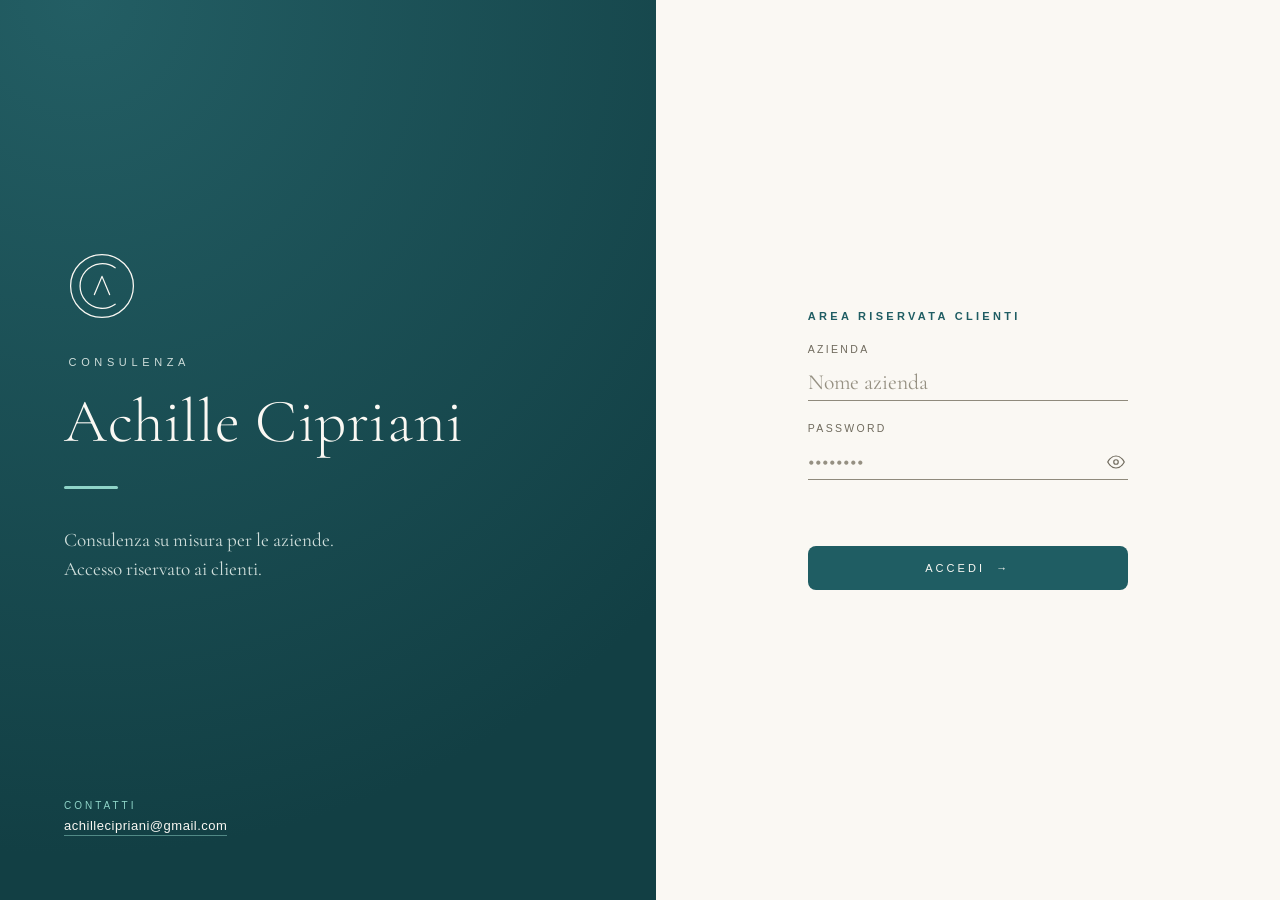
==== index.html @ 7566c103 "Nonna: pagina «Conti della nonna» con contenuto cifrato Login dalla home con utente nonna: la voce c" ====
<!DOCTYPE html>
<html lang="it">
<head>
<meta charset="UTF-8" />
<meta name="viewport" content="width=device-width, initial-scale=1.0" />
<title>Achille Cipriani</title>
<link rel="icon" type="image/svg+xml" href="favicon.svg" />
<link rel="icon" type="image/png" sizes="32x32" href="favicon-32.png" />
<link rel="apple-touch-icon" href="favicon-180.png" />
<link rel="preconnect" href="https://fonts.googleapis.com" />
<link rel="preconnect" href="https://fonts.gstatic.com" crossorigin />
<link href="https://fonts.googleapis.com/css2?family=Cormorant+Garamond:wght@300;400;500&display=swap" rel="stylesheet" />
<style>
  :root {
    --cream: #faf8f3;
    --ink: #1b1a17;
    --teal: #1f5d63;
    --teal-deep: #123f44;
    --mint: #8fd4c8;
    --cream-soft: #cfdedb;
    --muted: #706b5e;
    --line: #d9d4c7;
    --field-line: #8f8a7c;
    --placeholder: #959082;
    --accent: #1f5d63;
    --accent-deep: #16555b;
    --error: #9a4b3f;
  }
  * { margin: 0; padding: 0; box-sizing: border-box; }
  html, body { height: 100%; }
  body {
    background: var(--cream);
    color: var(--ink);
    font-family: ui-sans-serif, -apple-system, "Helvetica Neue", Arial, sans-serif;
    -webkit-font-smoothing: antialiased;
    min-height: 100vh;
  }
  .split {
    min-height: 100vh;
    display: grid;
    grid-template-columns: 1.05fr 1fr;
  }

  /* ---- Pannello sinistro: verde petrolio drenched ---- */
  .panel {
    background: radial-gradient(125% 95% at 12% 0%, #235e64 0%, var(--teal-deep) 100%);
    color: var(--cream);
    display: grid;
    grid-template-rows: 1fr auto;
    padding: clamp(2.5rem, 5vw, 5.5rem);
  }
  .panel-main { align-self: center; }
  .logo {
    width: 76px; height: 76px; margin-bottom: 2rem;
    animation: rise 1s 0.02s ease both;
  }
  .logo svg { display: block; width: 100%; height: 100%; }
  .logo .st { fill: none; stroke: var(--cream); }
  .overline {
    font-size: 11px; letter-spacing: 0.42em; text-transform: uppercase;
    color: var(--cream-soft); margin-bottom: 1.4rem; padding-left: 0.42em;
    animation: rise 0.9s 0.14s ease both;
  }
  .name {
    font-family: "Cormorant Garamond", serif; font-weight: 300;
    font-size: clamp(2.8rem, 4.8vw, 4.4rem); line-height: 1.04;
    letter-spacing: 0.01em; color: var(--cream); text-wrap: balance;
    animation: rise 1s 0.2s ease both;
  }
  .rule {
    width: 54px; height: 3px; background: var(--mint); border-radius: 2px;
    margin: 2rem 0 0; animation: rise 1s 0.34s ease both;
  }
  .tag {
    margin-top: 2.3rem; max-width: 32ch;
    font-family: "Cormorant Garamond", serif; font-size: 1.2rem; line-height: 1.5;
    color: var(--cream-soft); animation: rise 1s 0.46s ease both;
  }
  .panel-contact {
    align-self: end; padding-top: 2rem;
    display: flex; flex-direction: column; gap: 0.45rem;
    animation: rise 1s 0.6s ease both;
  }
  .contact-label {
    font-size: 10px; letter-spacing: 0.3em; text-transform: uppercase; color: var(--mint);
  }
  .panel-contact a {
    color: var(--cream); text-decoration: none; font-size: 13px; letter-spacing: 0.04em;
    border-bottom: 1px solid rgba(143, 212, 200, 0.5); padding-bottom: 2px; width: fit-content;
    transition: border-color 0.3s ease;
  }
  .panel-contact a:hover { border-color: var(--mint); }

  /* ---- Lato destro: form su crema ---- */
  .formside {
    background: var(--cream);
    display: flex; align-items: center; justify-content: center;
    padding: clamp(2rem, 5vw, 4rem);
  }
  .access {
    width: 100%; max-width: 320px;
    display: flex; flex-direction: column; gap: 1.3rem;
    animation: rise 1s 0.3s ease both;
  }
  .access-label {
    font-size: 11px; letter-spacing: 0.3em; text-transform: uppercase; color: var(--accent); font-weight: 600;
  }
  .field { display: flex; flex-direction: column; gap: 0.5rem; text-align: left; }
  .field span {
    font-size: 10.5px; letter-spacing: 0.22em; text-transform: uppercase; color: var(--muted);
  }
  .field input {
    border: none; border-bottom: 1px solid var(--field-line); background: transparent;
    font-family: "Cormorant Garamond", serif; font-size: 1.35rem; color: var(--ink);
    padding: 0.35rem 0; transition: border-color 0.3s ease;
  }
  .field input:focus { outline: none; border-color: var(--accent); }
  .field input::placeholder { color: var(--placeholder); }
  .pw-wrap { position: relative; display: flex; align-items: stretch; }
  .pw-wrap input { flex: 1; padding-right: 2.2rem; width: 100%; }
  .pw-toggle {
    position: absolute; right: 0; bottom: 0.35rem;
    background: none; border: none; cursor: pointer; padding: 0.2rem;
    color: var(--muted); display: inline-flex; align-items: center; transition: color 0.3s ease;
  }
  .pw-toggle:hover { color: var(--accent); }
  .pw-toggle:focus-visible { outline: 1px solid var(--accent); outline-offset: 2px; }
  .pw-toggle svg { display: block; }
  .pw-toggle::before { content: ""; position: absolute; inset: -12px -8px -12px -16px; }
  .submit {
    margin-top: 0.4rem; align-self: stretch; cursor: pointer;
    background: var(--accent); color: var(--cream); border: none; border-radius: 8px;
    font-size: 11px; letter-spacing: 0.28em; text-transform: uppercase;
    padding: 1rem 1.6rem; min-height: 44px;
    display: inline-flex; align-items: center; justify-content: center; gap: 0.7rem;
    transition: background 0.25s ease, gap 0.25s ease, opacity 0.25s ease;
  }
  .submit:hover { background: var(--accent-deep); gap: 1.05rem; }
  .submit[disabled] { opacity: 0.5; cursor: default; }
  .msg {
    min-height: 1.1rem; font-size: 12.5px; color: var(--error);
    letter-spacing: 0.02em; text-align: left; opacity: 0; transition: opacity 0.25s ease;
  }
  .msg.show { opacity: 1; }
  .msg.ok { color: var(--muted); }
  .shake { animation: shake 0.4s ease; }

  @keyframes rise { from { opacity: 0; transform: translateY(14px); } to { opacity: 1; transform: none; } }
  @keyframes shake {
    10%, 90% { transform: translateX(-1px); }
    20%, 80% { transform: translateX(2px); }
    30%, 50%, 70% { transform: translateX(-4px); }
    40%, 60% { transform: translateX(4px); }
  }

  @media (max-width: 760px) {
    .split { grid-template-columns: 1fr; }
    .panel { grid-template-rows: auto; padding: clamp(2.4rem, 8vw, 3.5rem) 28px; }
    .panel-contact, .tag { display: none; }
    .formside { padding: 2.6rem 28px 3.5rem; }
    .name { font-size: clamp(2.6rem, 9vw, 3.4rem); }
  }
  @media (prefers-reduced-motion: reduce) {
    .logo, .overline, .name, .rule, .tag, .panel-contact, .access {
      animation: none; opacity: 1; transform: none;
    }
  }
</style>
</head>
<body>
  <main class="split">
    <section class="panel">
      <div class="panel-main">
        <div class="logo">
          <svg viewBox="0 0 150 150" aria-hidden="true">
            <circle class="st" stroke-width="2.5" cx="75" cy="75" r="62"></circle>
            <path class="st" stroke-width="2.5" stroke-linecap="round" d="M101 39 A44 44 0 1 0 101 111"></path>
            <path class="st" stroke-width="2.5" stroke-linecap="round" stroke-linejoin="round" d="M60 92 L75 56 L90 92"></path>
          </svg>
        </div>
        <div class="overline">Consulenza</div>
        <h1 class="name">Achille Cipriani</h1>
        <div class="rule"></div>
        <p class="tag">Consulenza su misura per le aziende. Accesso riservato ai clienti.</p>
      </div>
      <div class="panel-contact">
        <span class="contact-label">Contatti</span>
        <a href="mailto:achillecipriani@gmail.com">achillecipriani@gmail.com</a>
      </div>
    </section>

    <section class="formside">
      <form class="access" id="accessForm" autocomplete="off">
        <div class="access-label">Area riservata clienti</div>
        <label class="field">
          <span>Azienda</span>
          <input id="company" type="text" placeholder="Nome azienda" required />
        </label>
        <label class="field">
          <span>Password</span>
          <div class="pw-wrap">
            <input id="password" type="password" placeholder="••••••••" required />
            <button type="button" class="pw-toggle" id="pwToggle" aria-label="Mostra password" aria-pressed="false"></button>
          </div>
        </label>
        <p class="msg" id="msg" aria-live="polite"></p>
        <button class="submit" type="submit" id="submitBtn">
          Accedi <span aria-hidden="true">→</span>
        </button>
      </form>
    </section>
  </main>

<script>
  /*
    ACCESSO CIFRATO (AES-GCM)
    ─────────────────────────
    Il link di destinazione è cifrato: né la password né l'URL compaiono
    in chiaro nel codice. La chiave si deriva da  "azienda:password"
    (PBKDF2, 250.000 iterazioni). Senza credenziali corrette il link non è
    ricavabile. Per aggiungere/aggiornare un'azienda, rigenerare il blocco
    cifrato e inserirlo nell'array ENTRIES qui sotto.
  */
  (function () {
    var ENTRIES = [
      // area personale di Aco (/aco/), generata da storytel_Aco/pubblica_sito.py --voce-home
      {"salt": "yl7PZpOqr2szWrHMofnlNg==", "iv": "W7THkoTHD3dBg6yu", "ct": "OXLiwK7LKyeUKbellBL0gSU9gKoGZeF1GbNQmRpaUzBt74mJ0yK2d8nOABVKFmHb5ptf4cTn/9QzRHZLZJfk9nQdX5E+fYzi9mi2uz2wx4bqys6W5FRwSUFHhAPb", "iterations": 250000},
      // conti della nonna (/nonna/), generata da acoprogetti/conti nonna/pubblica_sito.py --voce-home
      {"salt": "c9CQH6eabfUl8+Jllnt35Q==", "iv": "DlIjnTNPIcEejWmH", "ct": "CMgYVF/HqEMoscMltpqNifNMzFViJ6DWRRlGpOIbtPUGA3FW+WofosI/gd34XOlRxGoaGOQ9E1XQbUz/BtrY55mQabASp8jeCJ9rRTyBl+TEarav3XKkgMrUq0613ps=", "iterations": 250000}
    ];

    var form = document.getElementById("accessForm");
    var company = document.getElementById("company");
    var password = document.getElementById("password");
    var msg = document.getElementById("msg");
    var btn = document.getElementById("submitBtn");
    var pwToggle = document.getElementById("pwToggle");

    var EYE = '<svg width="18" height="18" viewBox="0 0 24 24" fill="none" stroke="currentColor" stroke-width="1.6" stroke-linecap="round" stroke-linejoin="round"><path d="M1 12s4-8 11-8 11 8 11 8-4 8-11 8-11-8-11-8z"/><circle cx="12" cy="12" r="3"/></svg>';
    var EYE_OFF = '<svg width="18" height="18" viewBox="0 0 24 24" fill="none" stroke="currentColor" stroke-width="1.6" stroke-linecap="round" stroke-linejoin="round"><path d="M17.94 17.94A10.07 10.07 0 0 1 12 20c-7 0-11-8-11-8a18.45 18.45 0 0 1 5.06-5.94M9.9 4.24A9.12 9.12 0 0 1 12 4c7 0 11 8 11 8a18.5 18.5 0 0 1-2.16 3.19m-6.72-1.07a3 3 0 1 1-4.24-4.24"/><line x1="1" y1="1" x2="23" y2="23"/></svg>';
    pwToggle.innerHTML = EYE;
    pwToggle.addEventListener("click", function () {
      var show = password.type === "password";
      password.type = show ? "text" : "password";
      pwToggle.innerHTML = show ? EYE_OFF : EYE;
      pwToggle.setAttribute("aria-pressed", show ? "true" : "false");
      pwToggle.setAttribute("aria-label", show ? "Nascondi password" : "Mostra password");
      password.focus();
    });

    function b64d(s) { return Uint8Array.from(atob(s), function (c) { return c.charCodeAt(0); }); }

    async function unlock(companyVal, passwordVal) {
      var enc = new TextEncoder();
      var co = companyVal.trim().toLowerCase();
      // Scorciatoie interne: credenziali semplici -> sezioni pubbliche del sito
      // (percorso relativo, raggiungibili anche per URL diretto)
      if (co === "dj" && passwordVal === "dj") return "dj/";
      if (co === "jack" && passwordVal === "2707") return "spartiti/";
      var phrase = enc.encode(co + ":" + passwordVal);
      for (var i = 0; i < ENTRIES.length; i++) {
        var e = ENTRIES[i];
        try {
          var km = await crypto.subtle.importKey("raw", phrase, "PBKDF2", false, ["deriveKey"]);
          var key = await crypto.subtle.deriveKey(
            { name: "PBKDF2", salt: b64d(e.salt), iterations: e.iterations, hash: "SHA-256" },
            km, { name: "AES-GCM", length: 256 }, false, ["decrypt"]
          );
          var pt = await crypto.subtle.decrypt({ name: "AES-GCM", iv: b64d(e.iv) }, key, b64d(e.ct));
          var url = new TextDecoder().decode(pt);
          if (/^https?:\/\//.test(url)) return url;
        } catch (_) { /* chiave errata: prova la prossima */ }
      }
      return null;
    }

    function fail() {
      msg.textContent = "Azienda o password non corretti. Riprova.";
      msg.classList.add("show"); msg.classList.remove("ok");
      form.classList.remove("shake"); void form.offsetWidth; form.classList.add("shake");
    }

    form.addEventListener("submit", async function (e) {
      e.preventDefault();

      // Senza Web Crypto (es. pagina aperta da file:// o browser molto vecchio)
      // l'accesso non è possibile: messaggio chiaro invece di un fallimento muto.
      if (!window.crypto || !window.crypto.subtle) {
        msg.textContent = "Accesso non disponibile qui. Apri il sito da https://achillecipriani.it";
        msg.classList.add("show"); msg.classList.remove("ok");
        return;
      }

      btn.disabled = true;
      msg.textContent = "Verifica…"; msg.classList.add("show", "ok");

      var url = null;
      try {
        url = await unlock(company.value, password.value);
      } catch (err) {
        url = null;
      }

      if (url) {
        msg.textContent = "Accesso consentito, reindirizzamento…";
        setTimeout(function () { window.location.href = url; }, 700);
      } else {
        btn.disabled = false;
        fail();
      }
    });

    [company, password].forEach(function (el) {
      el.addEventListener("input", function () { msg.classList.remove("show"); });
    });
  })();
</script>
</body>
</html>
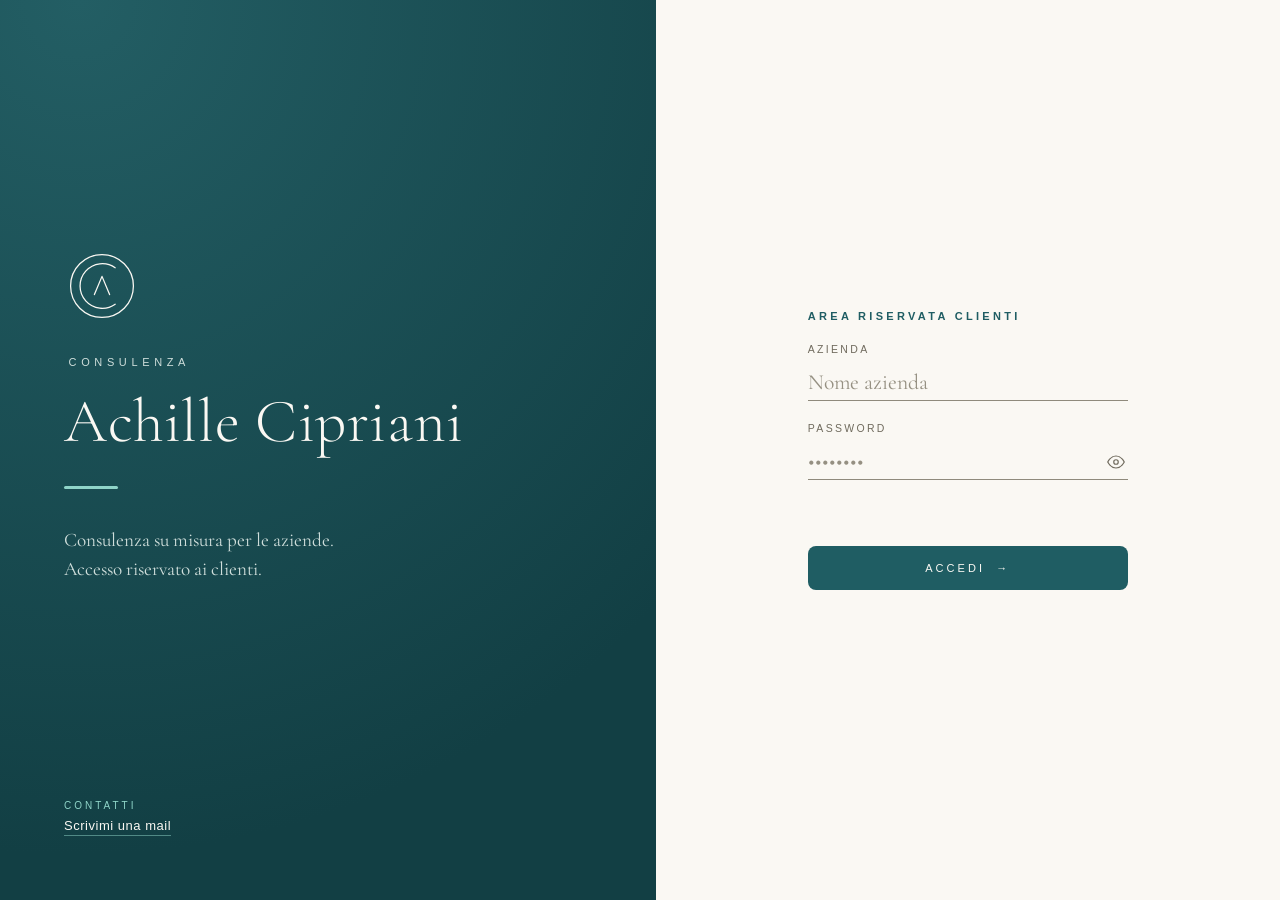
==== commit 8c943cde: "Home: contatti con alias e indirizzo composto al clic Tolta la Gmail in chiaro: il link «Scrivimi un" ====
--- a/index.html
+++ b/index.html
@@ -185,7 +185,7 @@
       </div>
       <div class="panel-contact">
         <span class="contact-label">Contatti</span>
-        <a href="mailto:achillecipriani@gmail.com">achillecipriani@gmail.com</a>
+        <a href="#" id="mailLink" data-u="contatti" data-d="achillecipriani.it">Scrivimi una mail</a>
       </div>
     </section>
 
@@ -314,6 +314,21 @@
       el.addEventListener("input", function () { msg.classList.remove("show"); });
     });
   })();
+
+  /*
+    CONTATTI ANTI-SPAM
+    L'indirizzo non è scritto nella pagina: si compone al clic, così i bot
+    che leggono l'HTML non lo trovano. Dopo il clic resta visibile, per chi
+    vuole copiarlo invece di aprire il programma di posta.
+  */
+  (function () {
+    var link = document.getElementById("mailLink");
+    link.addEventListener("click", function () {
+      var addr = link.dataset.u + "@" + link.dataset.d;
+      link.href = "mailto:" + addr;
+      link.textContent = addr;
+    });
+  })();
 </script>
 </body>
 </html>
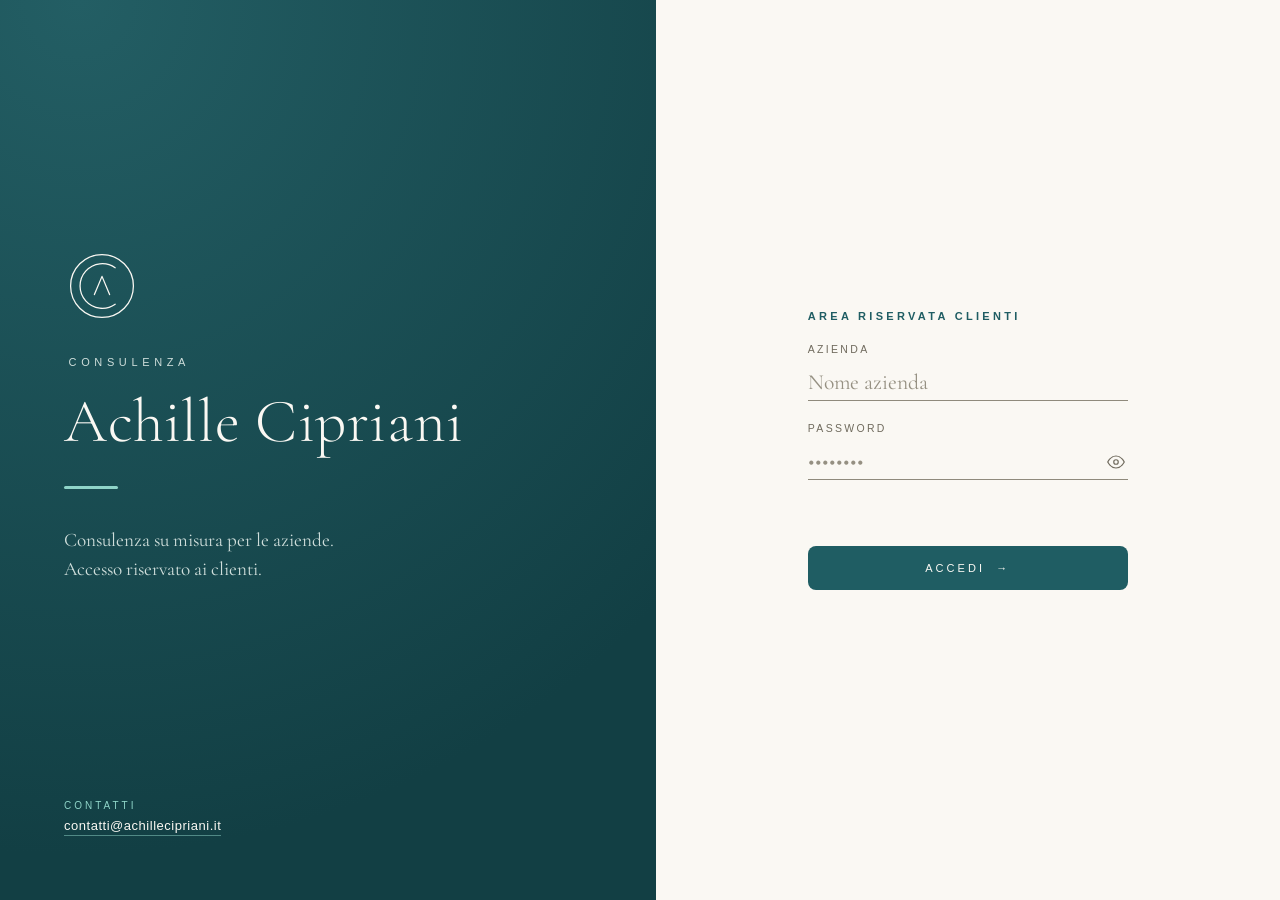
==== commit 353bf103: "Home: l'indirizzo dei contatti si vede subito Al posto di «Scrivimi una mail» il link mostra contatt" ====
--- a/index.html
+++ b/index.html
@@ -185,7 +185,7 @@
       </div>
       <div class="panel-contact">
         <span class="contact-label">Contatti</span>
-        <a href="#" id="mailLink" data-u="contatti" data-d="achillecipriani.it">Scrivimi una mail</a>
+        <a id="mailLink" data-u="contatti" data-d="achillecipriani.it"></a>
       </div>
     </section>
 
@@ -226,7 +226,9 @@
       // area personale di Aco (/aco/), generata da storytel_Aco/pubblica_sito.py --voce-home
       {"salt": "yl7PZpOqr2szWrHMofnlNg==", "iv": "W7THkoTHD3dBg6yu", "ct": "OXLiwK7LKyeUKbellBL0gSU9gKoGZeF1GbNQmRpaUzBt74mJ0yK2d8nOABVKFmHb5ptf4cTn/9QzRHZLZJfk9nQdX5E+fYzi9mi2uz2wx4bqys6W5FRwSUFHhAPb", "iterations": 250000},
       // conti della nonna (/nonna/), generata da acoprogetti/conti nonna/pubblica_sito.py --voce-home
-      {"salt": "c9CQH6eabfUl8+Jllnt35Q==", "iv": "DlIjnTNPIcEejWmH", "ct": "CMgYVF/HqEMoscMltpqNifNMzFViJ6DWRRlGpOIbtPUGA3FW+WofosI/gd34XOlRxGoaGOQ9E1XQbUz/BtrY55mQabASp8jeCJ9rRTyBl+TEarav3XKkgMrUq0613ps=", "iterations": 250000}
+      {"salt": "c9CQH6eabfUl8+Jllnt35Q==", "iv": "DlIjnTNPIcEejWmH", "ct": "CMgYVF/HqEMoscMltpqNifNMzFViJ6DWRRlGpOIbtPUGA3FW+WofosI/gd34XOlRxGoaGOQ9E1XQbUz/BtrY55mQabASp8jeCJ9rRTyBl+TEarav3XKkgMrUq0613ps=", "iterations": 250000},
+      // raccolta idee di Giorgio (/giorgio/), generata da OneDrive/acoprogetti/raccolta idee/pubblica_sito.py --voce-home
+      {"salt": "UX4NfMpuV6aWL+LlL9hiog==", "iv": "a4NulZK8ToTqnnbL", "ct": "dD/lx3tadCGGoLACpUWvOYHzPq7CeQEz/7QmSKTZchQdWT9sDZb6GjsxBqV8SJqEk/wNo4ky1mNH7B1f12eRs5f9mSYMdmcEwhQ6wwXYeTYXXWNdx/tlHscJk27sUW56AQ==", "iterations": 250000}
     ];
 
     var form = document.getElementById("accessForm");
@@ -317,17 +319,14 @@
 
   /*
     CONTATTI ANTI-SPAM
-    L'indirizzo non è scritto nella pagina: si compone al clic, così i bot
-    che leggono l'HTML non lo trovano. Dopo il clic resta visibile, per chi
-    vuole copiarlo invece di aprire il programma di posta.
+    L'indirizzo non è scritto nell'HTML: lo compone questo script all'apertura
+    della pagina, così i bot che leggono solo il sorgente non lo trovano.
   */
   (function () {
     var link = document.getElementById("mailLink");
-    link.addEventListener("click", function () {
-      var addr = link.dataset.u + "@" + link.dataset.d;
-      link.href = "mailto:" + addr;
-      link.textContent = addr;
-    });
+    var addr = link.dataset.u + "@" + link.dataset.d;
+    link.href = "mailto:" + addr;
+    link.textContent = addr;
   })();
 </script>
 </body>
